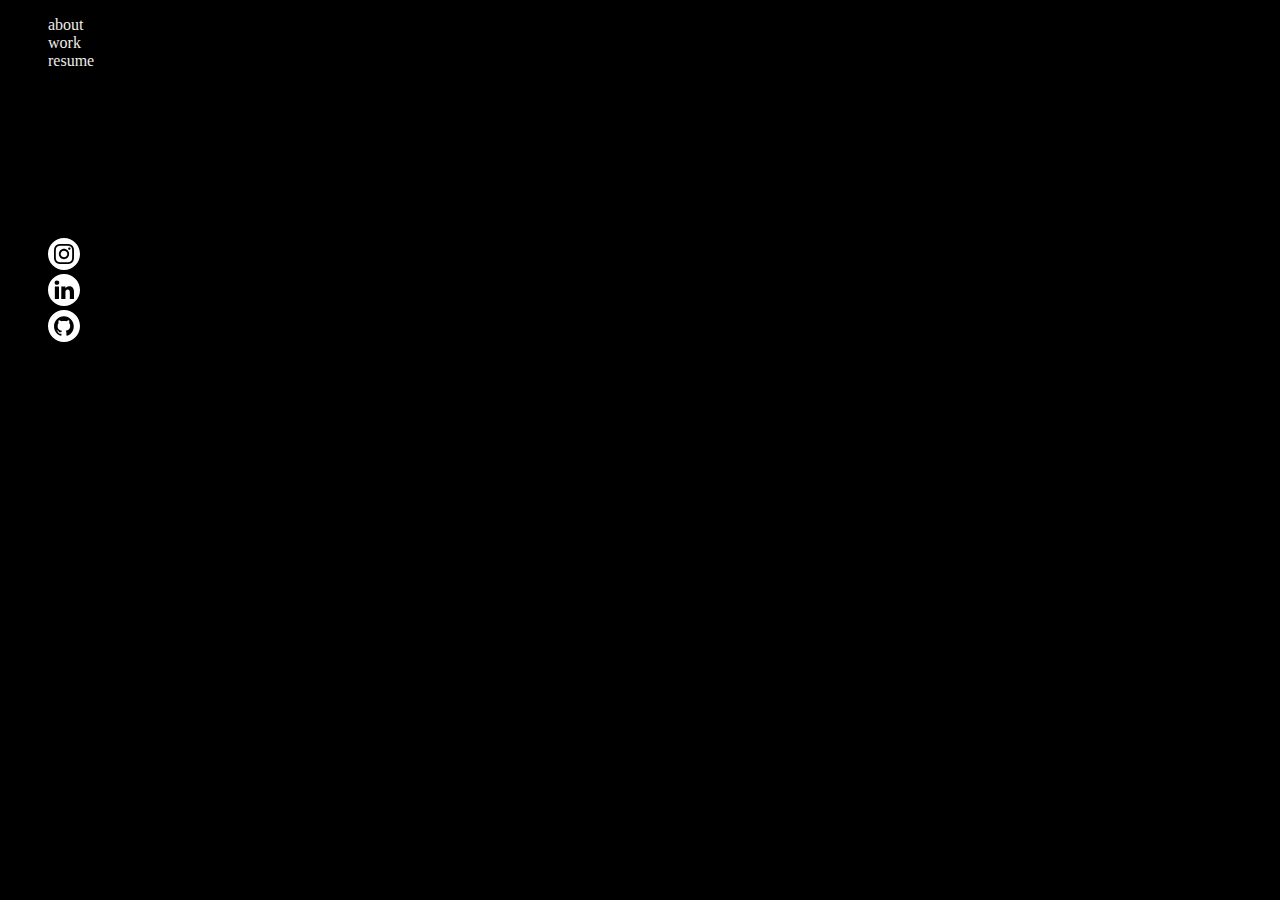
==== html/index1.html @ d0507d0e "redoing home" ====
<!DOCTYPE html>
<html lang="en">
<head>
    <meta charset="UTF-8">
    <meta name="viewport" content="width=device-width, initial-scale=1.0">
    <title>Megan Lam</title>
    <link href="/css/normalize.css" rel="normalizer">
    <link href="/css/stylesheet.css" rel="stylesheet">
</head>
<body>
    <div style= "background-image: url(/images/home_large2x.jpg)"></div>
    <div class= "nav">
    <ul class= "navbar">
         <li class= "nav"><a href="about_me.html" class="about_me">about</a></li>
         <li class= "nav"><a href="work.html" class="work">work</a></li>
         <li class= "nav"><a href="resume.html" class="resume">resume</a></li>
</ul>
</div>
<h1>Hi, I'm Megan</h1>
<h2>An aspiring UX/UI designer from NJ.</h2>
<h3>Get to know me</h3>

<div class="links">
   <ul class="socials">
    <li><a href="https://www.instagram.com/_meganlam/">
        <img src="/images/icon/icon_ig.svg" alt="Instagram" class= "ig"/></a></li>
    <li><a href="https://www.linkedin.com/in/megan-lam-004a321a0/">
        <img src="/images/icon/icon_linkedin.svg" alt="LinkedIn" class= "linkedin"/></a></li>
    <li><a href="https://github.com/megan-lam">
        <img src="/images/icon/icon_git.svg" alt="GitHub" class= "git"/></a></li>
    </ul>
</div>

</body>
</html>
---- css/stylesheet.css ----
@font-face{
    font-family: 'proxima';
    src: url(../fonts/proximanova/proxima-nova-reg-webfont.woff2) format('woff2');
    font-weight: normal;
    font-style: normal;
}
@font-face{
    font-family: 'proxima';
    src: url(../fonts/proximanova/proxima-nova-bold-webfont.woff2) format('woff2');
    font-weight:bold;
    font-style: normal;
}
@font-face{
    font-family: 'proxima';
    src: url(../fonts/proximanova/proxima-nova-xbold_1-webfont.woff2) format('woff2');
    font-weight: bolder;
    font-style: normal;
}
/*home*/
body{
    background-color: black;
}
.nav{
    font-family: 'proxima';
    
}
.socials{
    height: 2rem;
    width: 2rem;
}
a{
    text-decoration:none;
}
/*nav*/
a.resume:link {color: #eeede8;}
a.resume:visited {color: #eeede8;}
a.resume:hover {color: #e4ffa7;}

a.work:link {color: #eeede8;}
a.work:visited {color: #eeede8;}
a.work:hover {color: #e4ffa7;}

a.about_me:link {color: #eeede8;}
a.about_me:visited {color: #eeede8;}
a.about_me:hover {color: #e4ffa7;}
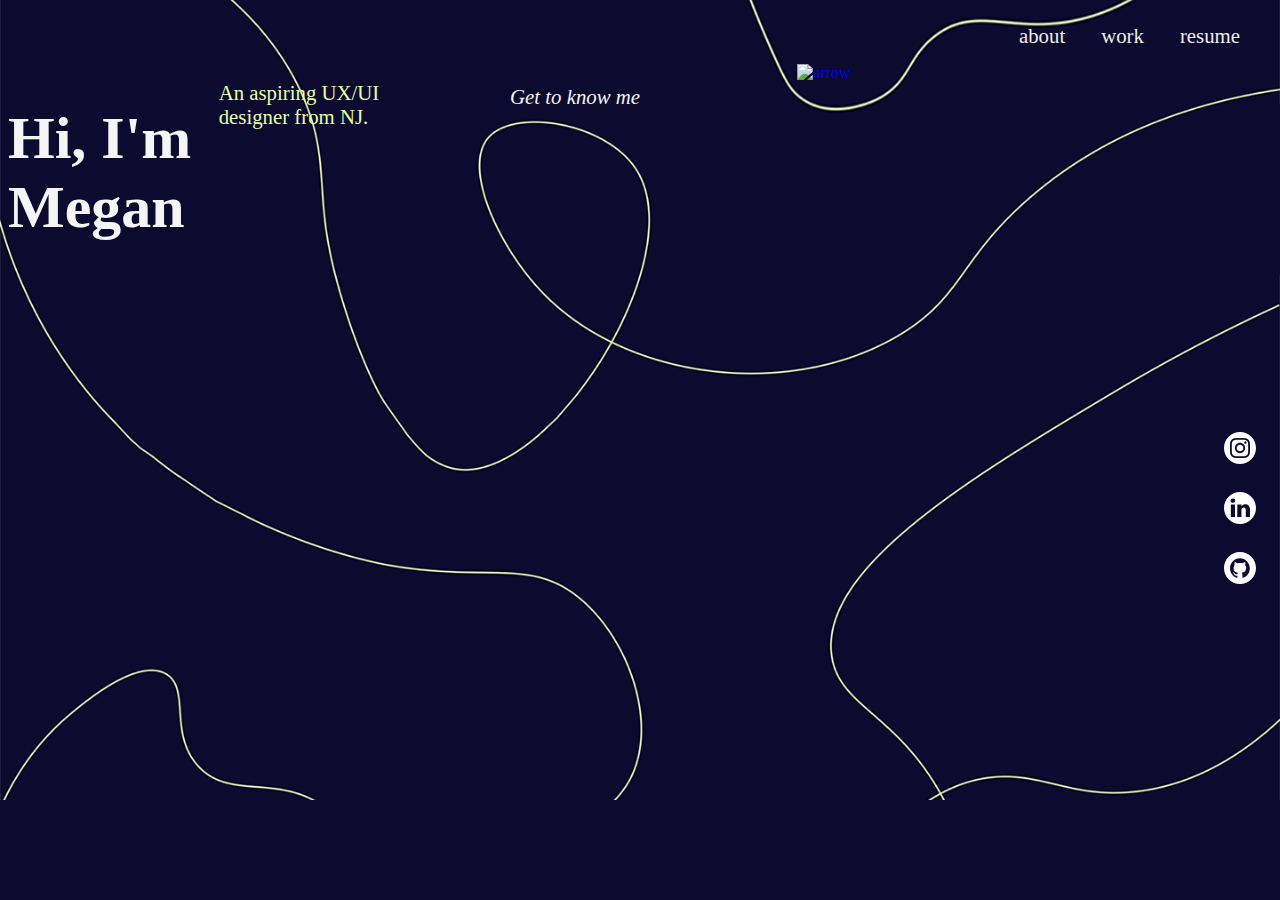
==== commit c606365d: "testing new home" ====
--- a/html/index1.html
+++ b/html/index1.html
@@ -8,7 +8,6 @@
     <link href="/css/stylesheet.css" rel="stylesheet">
 </head>
 <body>
-    <div style= "background-image: url(/images/home_large2x.jpg)"></div>
     <div class= "nav">
     <ul class= "navbar">
          <li class= "nav"><a href="about_me.html" class="about_me">about</a></li>
@@ -16,10 +15,12 @@
          <li class= "nav"><a href="resume.html" class="resume">resume</a></li>
 </ul>
 </div>
-<h1>Hi, I'm Megan</h1>
-<h2>An aspiring UX/UI designer from NJ.</h2>
-<h3>Get to know me</h3>
-
+<div class="intro_text">
+    <h1 class="intro">Hi, I'm Megan</h1>
+    <h2 class="intro">An aspiring UX/UI designer from NJ.</h2>
+    <h3 class="intro">Get to know me </h3>
+    <a href="about_me.html">
+        <img src="/images/arrow.svg" alt="arrow" class= "arrow"/></a>
 <div class="links">
    <ul class="socials">
     <li><a href="https://www.instagram.com/_meganlam/">
@@ -30,6 +31,11 @@
         <img src="/images/icon/icon_git.svg" alt="GitHub" class= "git"/></a></li>
     </ul>
 </div>
+</div>
+
 
 </body>
-</html>+</html>
+
+
+
--- a/css/stylesheet.css
+++ b/css/stylesheet.css
@@ -17,21 +17,100 @@
     font-style: normal;
 }
 /*home*/
+  @media (min-width:300px) and (max-width:699px) {
+    body{
+     background-image: url("../images/home_small.jpg");
+     background-repeat: no-repeat;
+     background-size: cover;
+     }
+ }
+  @media (min-width:700px) and (max-width:1279px) {
+    body{
+     background-image: url("../images/home_mediumh.jpg");
+     background-repeat: no-repeat;
+     background-size: cover;
+     }
+ }
+ @media (min-width:1280px) {
+   body{
+    background-image: url("../images/home_large.jpg");
+    background-repeat: no-repeat;
+    background-size:cover;
+    }
+}
 body{
-    background-color: black;
+    background-color: #0C0A2F
 }
-.nav{
+/* unresponsive bg
+body {
+    background-color: #0C0A2F;
+    background-image: url("../images/home_large.jpg");
+    background-repeat: no-repeat;
+    background-size: cover;
+}
+*/
+div.intro_text{
+    display: grid;
+    min-width: 100%;
+    max-height: 50rem;
+    grid-template-columns: repeat(6, minmax(0, 1fr));
+    grid-template-rows: repeat(6, minmax(0, 1fr));
+    margin: auto;
+    justify-items: end;
+
+}
+h1.intro{
+    grid-row-start: span 2;
+    color: whitesmoke;
     font-family: 'proxima';
-    
+    font-weight: bolder;
+    font-size: 3.75rem;
+    padding-bottom: none;
+}
+h2.intro{
+    color:#e4ffa7;
+    font-family: 'proxima';
+    font-weight: normal;
+    font-size: 1.3rem;
+}
+h3.intro{
+    color: whitesmoke;
+    font-family: 'proxima';
+    font-weight: normal;
+    font-size: 1.3rem;
+    font-style: italic;
+}
+div.links{
+    grid-column-end: 7;
+    grid-row-end: 5;
 }
 .socials{
+    float: right;
+    bottom: 0%;
+    height: 2rem;
+    list-style: none;
+    padding-right: 1rem;
+    width: 2rem;
+}
+.socials li{
+    margin-top: 1.5rem;
+}
+.arrow{
     height: 2rem;
     width: 2rem;
+    display: inline;
 }
-a{
-    text-decoration:none;
+
+/*nav*/
+ul.navbar li{
+    font-family: 'proxima';
+    font-size: 1.3rem;
+    display: inline-flex;
+    padding-right: 2rem;
 }
-/*nav*/
+ul.navbar{
+    float: right;
+}
 a.resume:link {color: #eeede8;}
 a.resume:visited {color: #eeede8;}
 a.resume:hover {color: #e4ffa7;}
@@ -43,3 +122,5 @@
 a.about_me:link {color: #eeede8;}
 a.about_me:visited {color: #eeede8;}
 a.about_me:hover {color: #e4ffa7;}
+
+a{text-decoration:none;}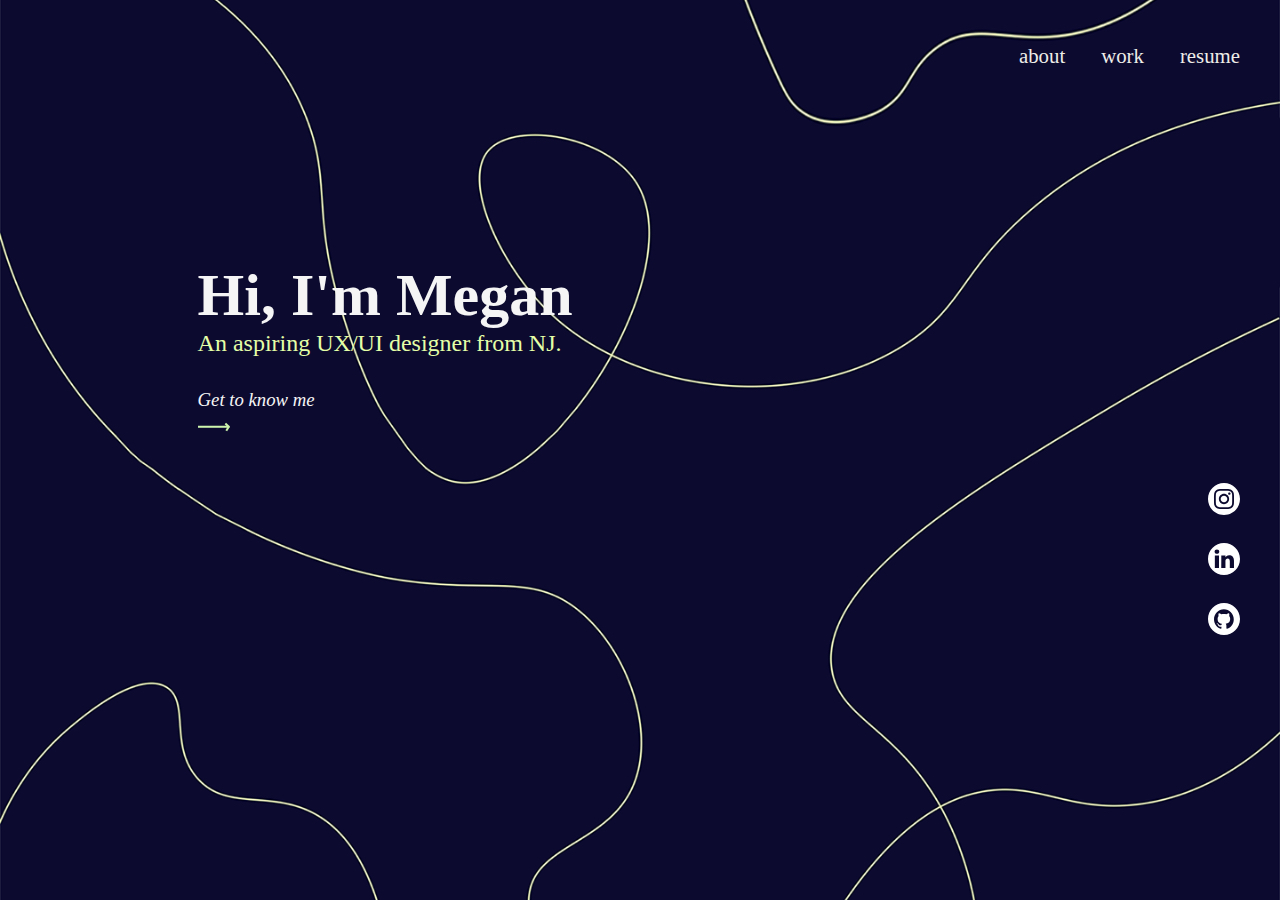
==== commit 01aaf362: "media queries for fonts also some flex" ====
--- a/html/index1.html
+++ b/html/index1.html
@@ -21,6 +21,7 @@
     <h3 class="intro">Get to know me </h3>
     <a href="about_me.html">
         <img src="/images/arrow.svg" alt="arrow" class= "arrow"/></a>
+</div>
 <div class="links">
    <ul class="socials">
     <li><a href="https://www.instagram.com/_meganlam/">
@@ -31,8 +32,6 @@
         <img src="/images/icon/icon_git.svg" alt="GitHub" class= "git"/></a></li>
     </ul>
 </div>
-</div>
-
 
 </body>
 </html>
--- a/css/stylesheet.css
+++ b/css/stylesheet.css
@@ -49,63 +49,84 @@
     background-size: cover;
 }
 */
+/*@media (min-width: 300px) and (max-width: 699px){
+    div.intro_text {
+      font-size: 2.8rem;}
+    }*/
+@media (max-width: 799px){
+    div.intro_text{
+        padding-top: 30%;
+    }
+    h1.intro{
+        font-size: 2.75rem;}
+    }   
+    h2.intro h3.intro{
+        font-size: 1.25rem;
+    }
+@media (min-width: 800px){
 div.intro_text{
-    display: grid;
-    min-width: 100%;
-    max-height: 50rem;
-    grid-template-columns: repeat(6, minmax(0, 1fr));
-    grid-template-rows: repeat(6, minmax(0, 1fr));
-    margin: auto;
-    justify-items: end;
-
+    padding-top: 20%;
 }
 h1.intro{
-    grid-row-start: span 2;
+    font-size: 3.75rem;
+}
+h2.intro h3.intro{
+    font-size: 1.3rem;
+}
+}
+div.intro_text{
+display: flex;
+flex-direction: column;
+padding-left: 15%;
+}
+h1.intro{
     color: whitesmoke;
     font-family: 'proxima';
     font-weight: bolder;
-    font-size: 3.75rem;
+    margin: 0;
     padding-bottom: none;
 }
 h2.intro{
     color:#e4ffa7;
     font-family: 'proxima';
     font-weight: normal;
-    font-size: 1.3rem;
+    margin: 0;
 }
 h3.intro{
     color: whitesmoke;
     font-family: 'proxima';
     font-weight: normal;
-    font-size: 1.3rem;
     font-style: italic;
+    margin: 0;
+    padding-top: 2rem;
 }
-div.links{
-    grid-column-end: 7;
-    grid-row-end: 5;
+.arrow{
+    display: inline;
+    width: 2rem;
+    height: 2rem;
+    vertical-align: middle;
 }
+
 .socials{
+    display: block;
     float: right;
     bottom: 0%;
     height: 2rem;
     list-style: none;
-    padding-right: 1rem;
+    padding-right: 2rem;
     width: 2rem;
 }
 .socials li{
     margin-top: 1.5rem;
 }
-.arrow{
-    height: 2rem;
-    width: 2rem;
-    display: inline;
-}
+
 
 /*nav*/
 ul.navbar li{
     font-family: 'proxima';
     font-size: 1.3rem;
     display: inline-flex;
+    padding-top: 8%;
     padding-right: 2rem;
 }
 ul.navbar{
